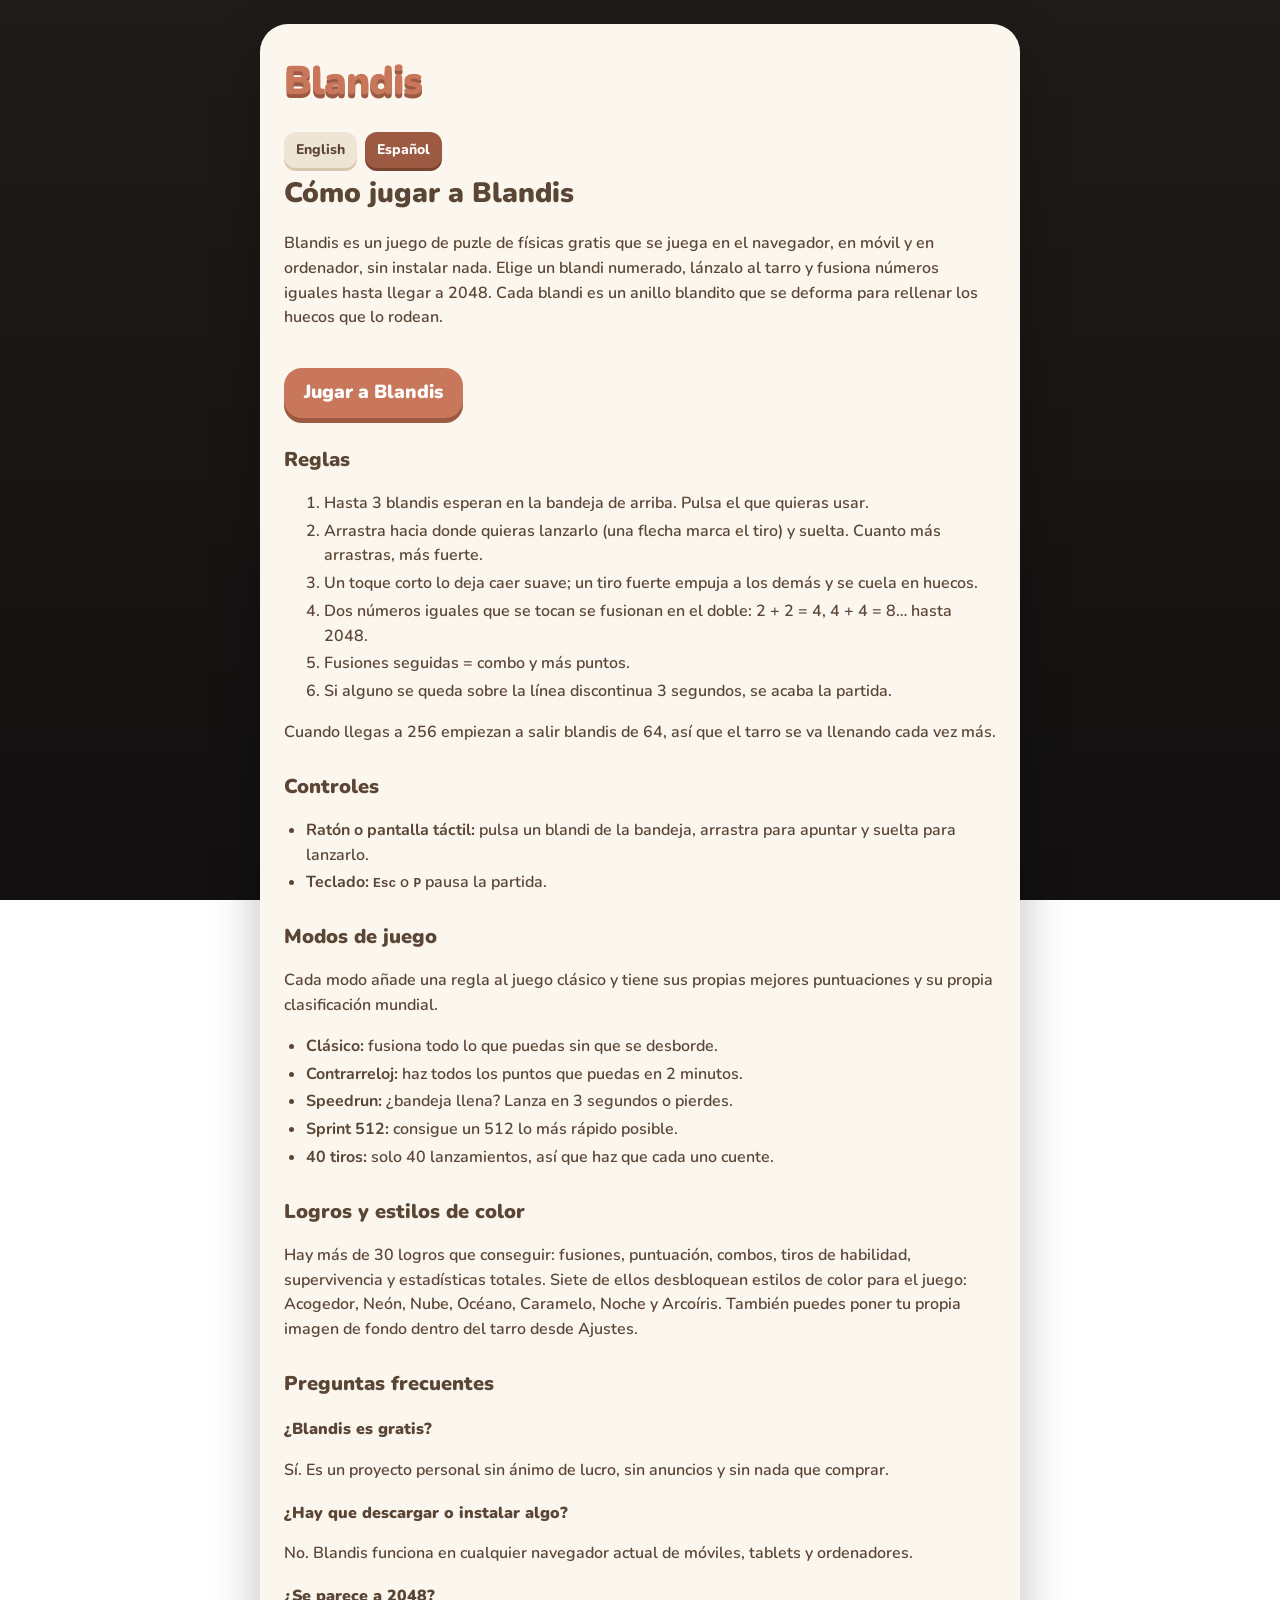
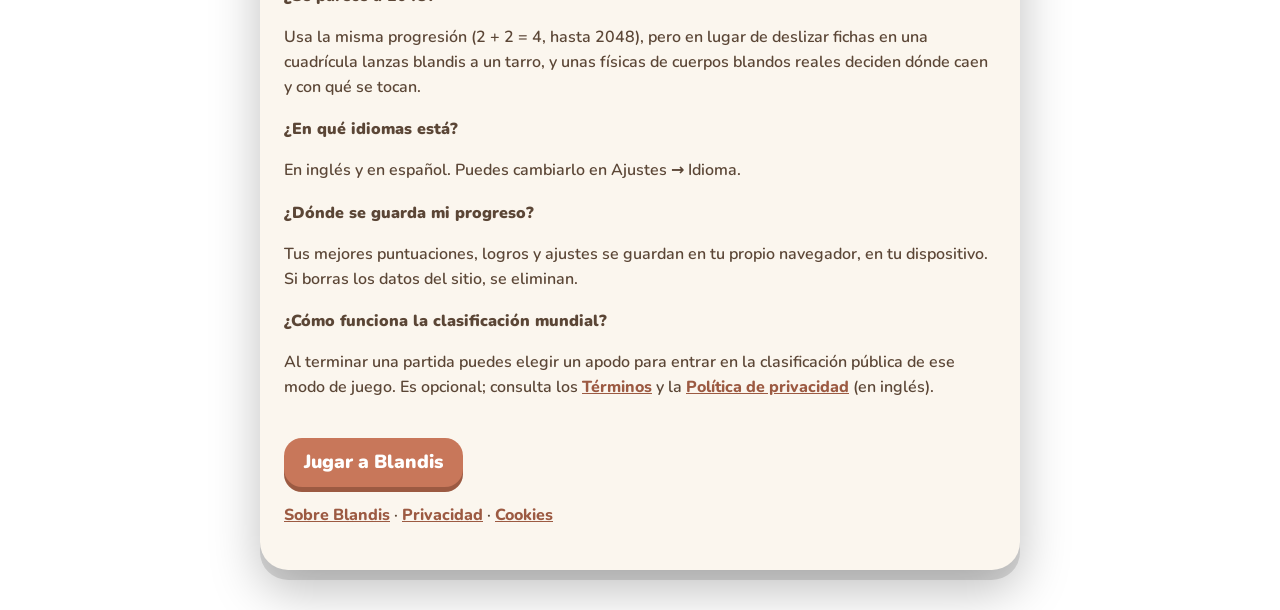
==== como-jugar.html @ 6e45aaf7 "Prepare the site for search engines and social sharing The home page gets a descriptive title and de" ====
<!doctype html>
<html lang="es">
<head>
<meta charset="utf-8">
<meta name="viewport" content="width=device-width,initial-scale=1">
<title>Cómo jugar a Blandis: reglas, controles y modos de juego</title>
<meta name="description" content="Aprende a jugar a Blandis, un puzle de físicas gratis: lanza blandis numerados al tarro, fusiona números iguales hasta 2048 y prueba cinco modos de juego.">
<link rel="canonical" href="https://blandis.u0f.es/como-jugar.html">
<link rel="alternate" hreflang="en" href="https://blandis.u0f.es/how-to-play.html">
<link rel="alternate" hreflang="es" href="https://blandis.u0f.es/como-jugar.html">
<link rel="alternate" hreflang="x-default" href="https://blandis.u0f.es/how-to-play.html">
<meta name="theme-color" content="#121010">
<meta property="og:type" content="article">
<meta property="og:site_name" content="Blandis">
<meta property="og:title" content="Cómo jugar a Blandis">
<meta property="og:description" content="Reglas, controles, modos de juego y preguntas frecuentes de Blandis, un puzle de físicas blandito y gratis que se juega en el navegador.">
<meta property="og:url" content="https://blandis.u0f.es/como-jugar.html">
<meta property="og:locale" content="es_ES">
<meta property="og:locale:alternate" content="en_US">
<meta property="og:image" content="https://blandis.u0f.es/img/blandis-social.png">
<meta property="og:image:width" content="1200">
<meta property="og:image:height" content="630">
<meta property="og:image:alt" content="Blandis: blandis numerados aplastándose y fusionándose dentro del tarro">
<meta name="twitter:card" content="summary_large_image">
<link rel="icon" href="favicon.svg" type="image/svg+xml">
<link rel="apple-touch-icon" href="apple-touch-icon.png">
<link rel="stylesheet" href="legal/legal.css">
<script type="application/ld+json">
{
  "@context": "https://schema.org",
  "@type": "BreadcrumbList",
  "itemListElement": [
    { "@type": "ListItem", "position": 1, "name": "Blandis", "item": "https://blandis.u0f.es/" },
    { "@type": "ListItem", "position": 2, "name": "Cómo jugar", "item": "https://blandis.u0f.es/como-jugar.html" }
  ]
}
</script>
</head>
<body>
<main class="card">
  <a class="brand" href="./">Blandis</a>
  <nav aria-label="Idioma">
    <a href="how-to-play.html" hreflang="en" lang="en">English</a>
    <a href="como-jugar.html" hreflang="es" aria-current="page">Español</a>
  </nav>
  <h1>Cómo jugar a Blandis</h1>
  <p>Blandis es un juego de puzle de físicas gratis que se juega en el navegador, en móvil y en ordenador, sin instalar nada. Elige un blandi numerado, lánzalo al tarro y fusiona números iguales hasta llegar a 2048. Cada blandi es un anillo blandito que se deforma para rellenar los huecos que lo rodean.</p>
  <a class="back" href="./">Jugar a Blandis</a>

  <h2>Reglas</h2>
  <ol>
    <li>Hasta 3 blandis esperan en la bandeja de arriba. Pulsa el que quieras usar.</li>
    <li>Arrastra hacia donde quieras lanzarlo (una flecha marca el tiro) y suelta. Cuanto más arrastras, más fuerte.</li>
    <li>Un toque corto lo deja caer suave; un tiro fuerte empuja a los demás y se cuela en huecos.</li>
    <li>Dos números iguales que se tocan se fusionan en el doble: 2 + 2 = 4, 4 + 4 = 8… hasta 2048.</li>
    <li>Fusiones seguidas = combo y más puntos.</li>
    <li>Si alguno se queda sobre la línea discontinua 3 segundos, se acaba la partida.</li>
  </ol>
  <p>Cuando llegas a 256 empiezan a salir blandis de 64, así que el tarro se va llenando cada vez más.</p>

  <h2>Controles</h2>
  <ul>
    <li><b>Ratón o pantalla táctil:</b> pulsa un blandi de la bandeja, arrastra para apuntar y suelta para lanzarlo.</li>
    <li><b>Teclado:</b> <kbd>Esc</kbd> o <kbd>P</kbd> pausa la partida.</li>
  </ul>

  <h2>Modos de juego</h2>
  <p>Cada modo añade una regla al juego clásico y tiene sus propias mejores puntuaciones y su propia clasificación mundial.</p>
  <ul>
    <li><b>Clásico:</b> fusiona todo lo que puedas sin que se desborde.</li>
    <li><b>Contrarreloj:</b> haz todos los puntos que puedas en 2 minutos.</li>
    <li><b>Speedrun:</b> ¿bandeja llena? Lanza en 3 segundos o pierdes.</li>
    <li><b>Sprint 512:</b> consigue un 512 lo más rápido posible.</li>
    <li><b>40 tiros:</b> solo 40 lanzamientos, así que haz que cada uno cuente.</li>
  </ul>

  <h2>Logros y estilos de color</h2>
  <p>Hay más de 30 logros que conseguir: fusiones, puntuación, combos, tiros de habilidad, supervivencia y estadísticas totales. Siete de ellos desbloquean estilos de color para el juego: Acogedor, Neón, Nube, Océano, Caramelo, Noche y Arcoíris. También puedes poner tu propia imagen de fondo dentro del tarro desde Ajustes.</p>

  <h2>Preguntas frecuentes</h2>
  <h3>¿Blandis es gratis?</h3>
  <p>Sí. Es un proyecto personal sin ánimo de lucro, sin anuncios y sin nada que comprar.</p>
  <h3>¿Hay que descargar o instalar algo?</h3>
  <p>No. Blandis funciona en cualquier navegador actual de móviles, tablets y ordenadores.</p>
  <h3>¿Se parece a 2048?</h3>
  <p>Usa la misma progresión (2 + 2 = 4, hasta 2048), pero en lugar de deslizar fichas en una cuadrícula lanzas blandis a un tarro, y unas físicas de cuerpos blandos reales deciden dónde caen y con qué se tocan.</p>
  <h3>¿En qué idiomas está?</h3>
  <p>En inglés y en español. Puedes cambiarlo en Ajustes → Idioma.</p>
  <h3>¿Dónde se guarda mi progreso?</h3>
  <p>Tus mejores puntuaciones, logros y ajustes se guardan en tu propio navegador, en tu dispositivo. Si borras los datos del sitio, se eliminan.</p>
  <h3>¿Cómo funciona la clasificación mundial?</h3>
  <p>Al terminar una partida puedes elegir un apodo para entrar en la clasificación pública de ese modo de juego. Es opcional; consulta los <a href="legal/terms.html" hreflang="en">Términos</a> y la <a href="legal/privacy.html" hreflang="en">Política de privacidad</a> (en inglés).</p>

  <a class="back" href="./">Jugar a Blandis</a>
  <p><a href="legal/about.html" hreflang="en">Sobre Blandis</a> · <a href="legal/privacy.html" hreflang="en">Privacidad</a> · <a href="legal/cookies.html" hreflang="en">Cookies</a></p>
</main>
</body>
</html>
---- legal/legal.css ----
/* Legal pages: same look as the game's menu cards (see css/style.css). */
@font-face { font-family:"Nunito"; font-style:normal; font-weight:600 900; font-display:swap;
  src:url(../fonts/nunito-latin-ext.woff2) format("woff2");
  unicode-range:U+0100-02BA, U+02BD-02C5, U+02C7-02CC, U+02CE-02D7, U+02DD-02FF, U+0304, U+0308, U+0329, U+1D00-1DBF, U+1E00-1E9F, U+1EF2-1EFF, U+2020, U+20A0-20AB, U+20AD-20C4, U+2113, U+2C60-2C7F, U+A720-A7FF; }
@font-face { font-family:"Nunito"; font-style:normal; font-weight:600 900; font-display:swap;
  src:url(../fonts/nunito-latin.woff2) format("woff2");
  unicode-range:U+0000-00FF, U+0131, U+0152-0153, U+02BB-02BC, U+02C6, U+02DA, U+02DC, U+0304, U+0308, U+0329, U+2000-206F, U+20AC, U+2122, U+2191, U+2193, U+2212, U+2215, U+FEFF, U+FFFD; }

:root { --ink:#5b4636; --card:#fbf6ee; --accent:#c8775a; --accent-dk:#9c5a42; --soft:#efe5d6; --soft-dk:#d8c8b0; }
* { box-sizing:border-box; }
body { margin:0; min-height:100vh; padding:24px 16px 40px; font-family:"Nunito",system-ui,sans-serif; font-weight:600;
  background:linear-gradient(#1f1b18,#121010) fixed; color:var(--ink); line-height:1.55; }
.card { background:var(--card); border-radius:28px; padding:26px 24px; max-width:760px; margin:0 auto;
  box-shadow:0 10px 0 rgba(0,0,0,.12), 0 20px 50px rgba(0,0,0,.25); }
.brand { display:inline-block; font-size:40px; font-weight:900; letter-spacing:-1px; color:var(--accent);
  text-shadow:0 4px 0 var(--accent-dk); text-decoration:none; margin-bottom:6px; }
h1 { font-size:28px; font-weight:900; margin:4px 0 2px; }
h2 { font-size:20px; font-weight:900; margin:26px 0 8px; }
h3 { font-size:16px; font-weight:900; margin:18px 0 6px; }
.updated { margin:0 0 14px; opacity:.8; font-size:14px; }
a { color:var(--accent-dk); font-weight:800; }
nav { display:flex; flex-wrap:wrap; gap:8px; margin:14px 0 4px; }
nav a { text-decoration:none; padding:7px 12px; border-radius:12px; background:var(--soft); color:var(--ink);
  box-shadow:0 3px 0 var(--soft-dk); font-size:14px; }
nav a[aria-current="page"] { background:var(--accent-dk); color:#fff; box-shadow:0 3px 0 #7a4433; }
.box { background:var(--soft); border-radius:16px; padding:12px 16px; margin:10px 0; }
.box p { margin:4px 0; }
.box a { color:var(--ink); }
table { width:100%; border-collapse:collapse; margin:8px 0; font-size:14px; }
th, td { text-align:left; vertical-align:top; padding:8px 10px; border-bottom:2px solid var(--soft); }
th { font-weight:900; }
.table-wrap { overflow-x:auto; }
mark.todo { background:#f2c46b; color:#6b4a1a; border-radius:6px; padding:0 5px; font-weight:800; }
ul { padding-left:22px; }
li { margin:3px 0; }
.back { display:inline-block; margin-top:22px; padding:10px 20px; font-size:19px; border-radius:18px; background:var(--accent); color:#fff;
  text-decoration:none; font-weight:900; box-shadow:0 5px 0 var(--accent-dk); }
@media (max-width:480px) { .card { padding:20px 16px; border-radius:22px; } .brand { font-size:34px; } }
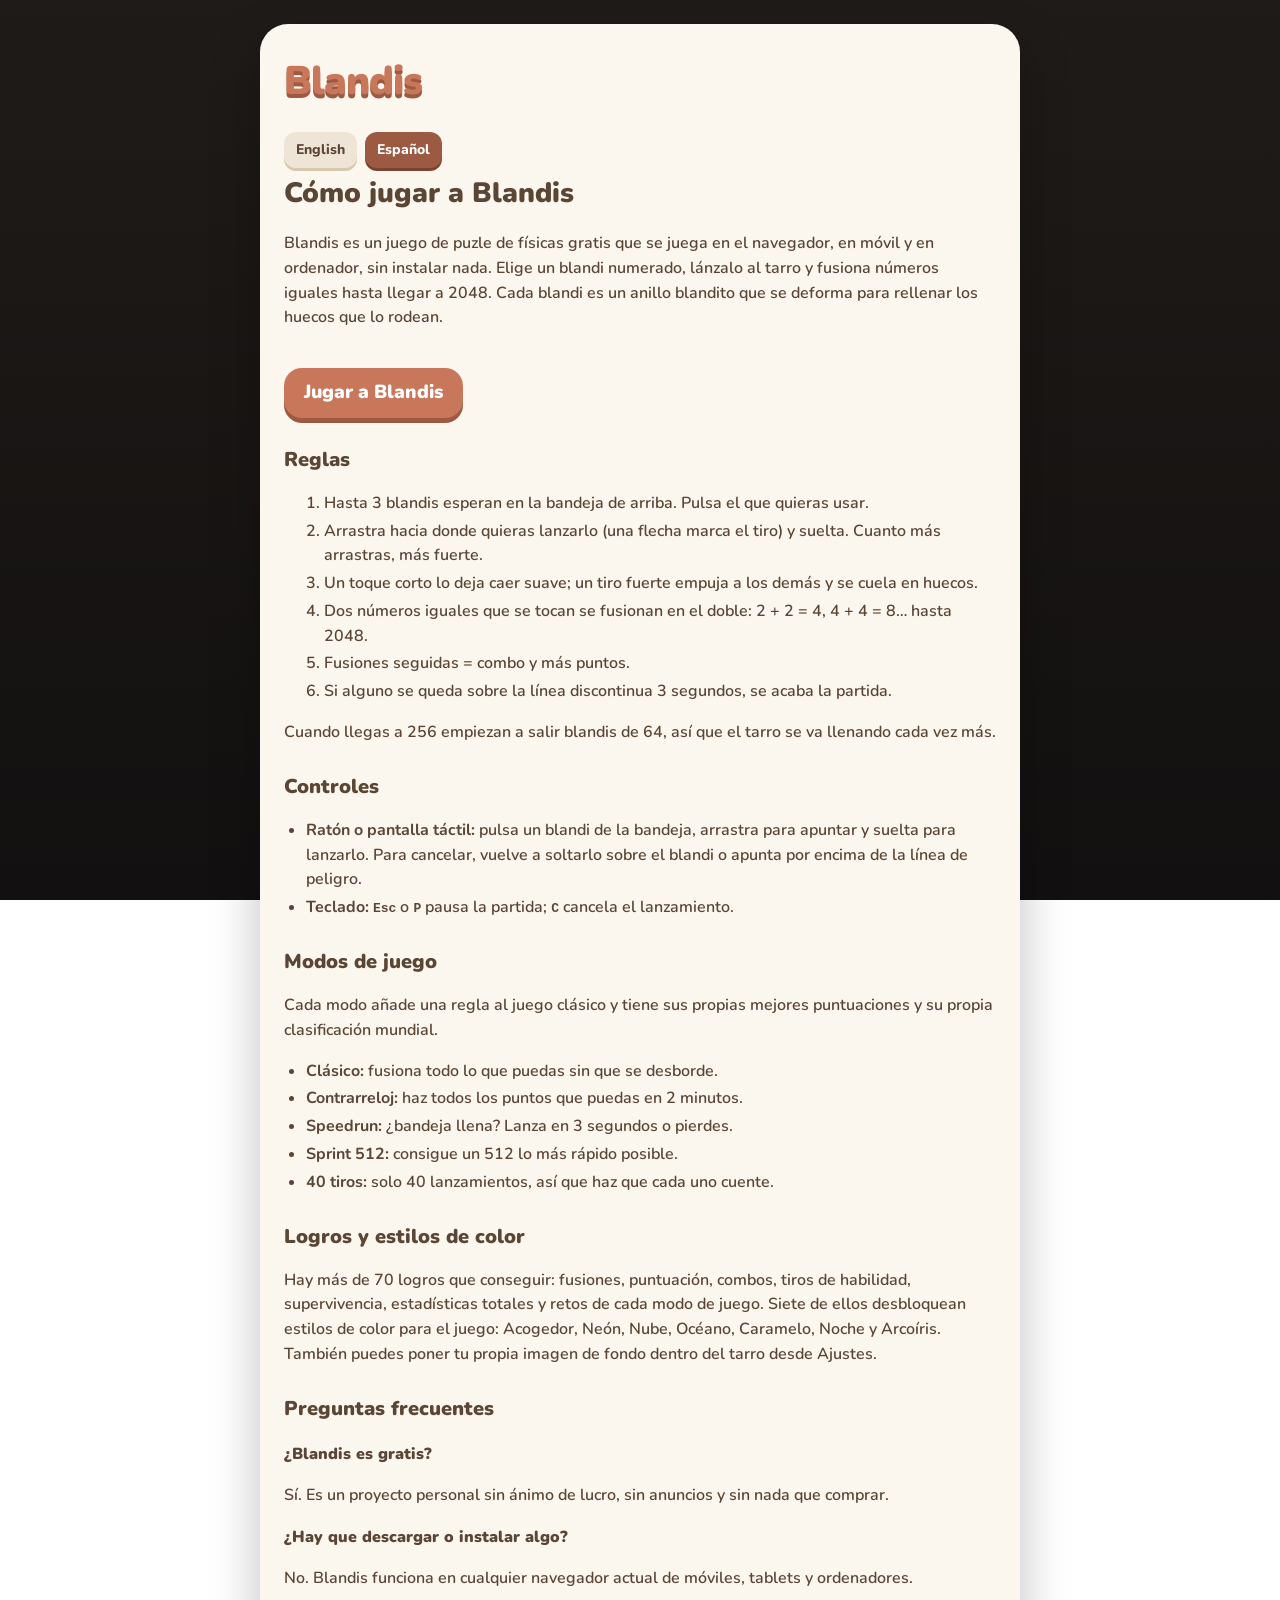
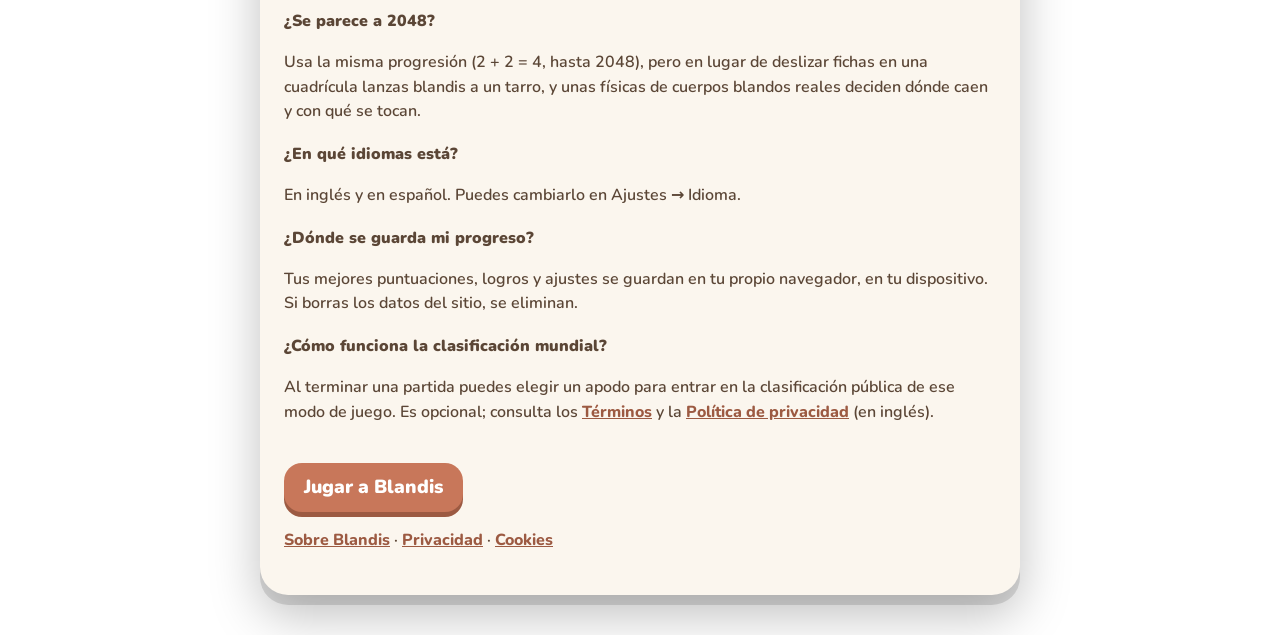
==== commit 15992322: "Fix launch cancelling, add mode achievements and leaderboard mode tabs Cancelling a launch no longer" ====
--- a/como-jugar.html
+++ b/como-jugar.html
@@ -60,8 +60,8 @@
 
   <h2>Controles</h2>
   <ul>
-    <li><b>Ratón o pantalla táctil:</b> pulsa un blandi de la bandeja, arrastra para apuntar y suelta para lanzarlo.</li>
-    <li><b>Teclado:</b> <kbd>Esc</kbd> o <kbd>P</kbd> pausa la partida.</li>
+    <li><b>Ratón o pantalla táctil:</b> pulsa un blandi de la bandeja, arrastra para apuntar y suelta para lanzarlo. Para cancelar, vuelve a soltarlo sobre el blandi o apunta por encima de la línea de peligro.</li>
+    <li><b>Teclado:</b> <kbd>Esc</kbd> o <kbd>P</kbd> pausa la partida; <kbd>C</kbd> cancela el lanzamiento.</li>
   </ul>
 
   <h2>Modos de juego</h2>
@@ -75,7 +75,7 @@
   </ul>
 
   <h2>Logros y estilos de color</h2>
-  <p>Hay más de 30 logros que conseguir: fusiones, puntuación, combos, tiros de habilidad, supervivencia y estadísticas totales. Siete de ellos desbloquean estilos de color para el juego: Acogedor, Neón, Nube, Océano, Caramelo, Noche y Arcoíris. También puedes poner tu propia imagen de fondo dentro del tarro desde Ajustes.</p>
+  <p>Hay más de 70 logros que conseguir: fusiones, puntuación, combos, tiros de habilidad, supervivencia, estadísticas totales y retos de cada modo de juego. Siete de ellos desbloquean estilos de color para el juego: Acogedor, Neón, Nube, Océano, Caramelo, Noche y Arcoíris. También puedes poner tu propia imagen de fondo dentro del tarro desde Ajustes.</p>
 
   <h2>Preguntas frecuentes</h2>
   <h3>¿Blandis es gratis?</h3>
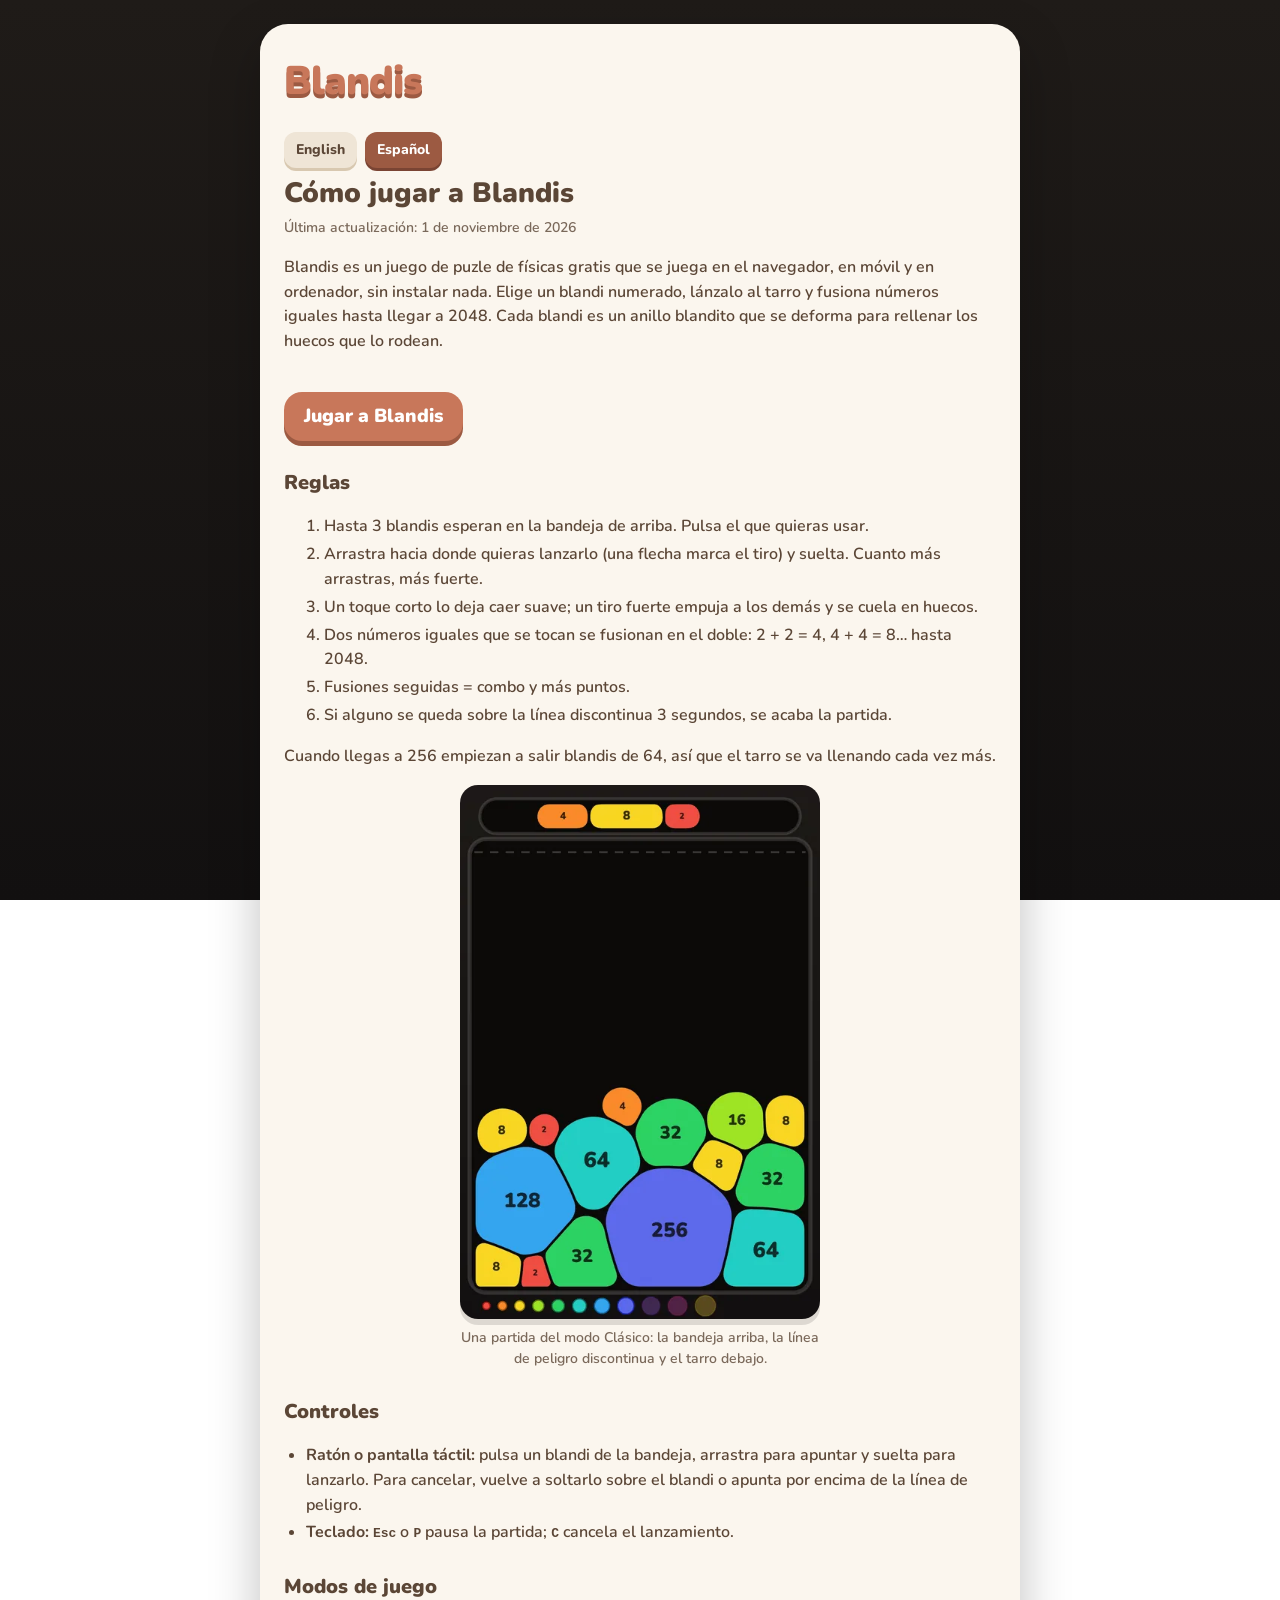
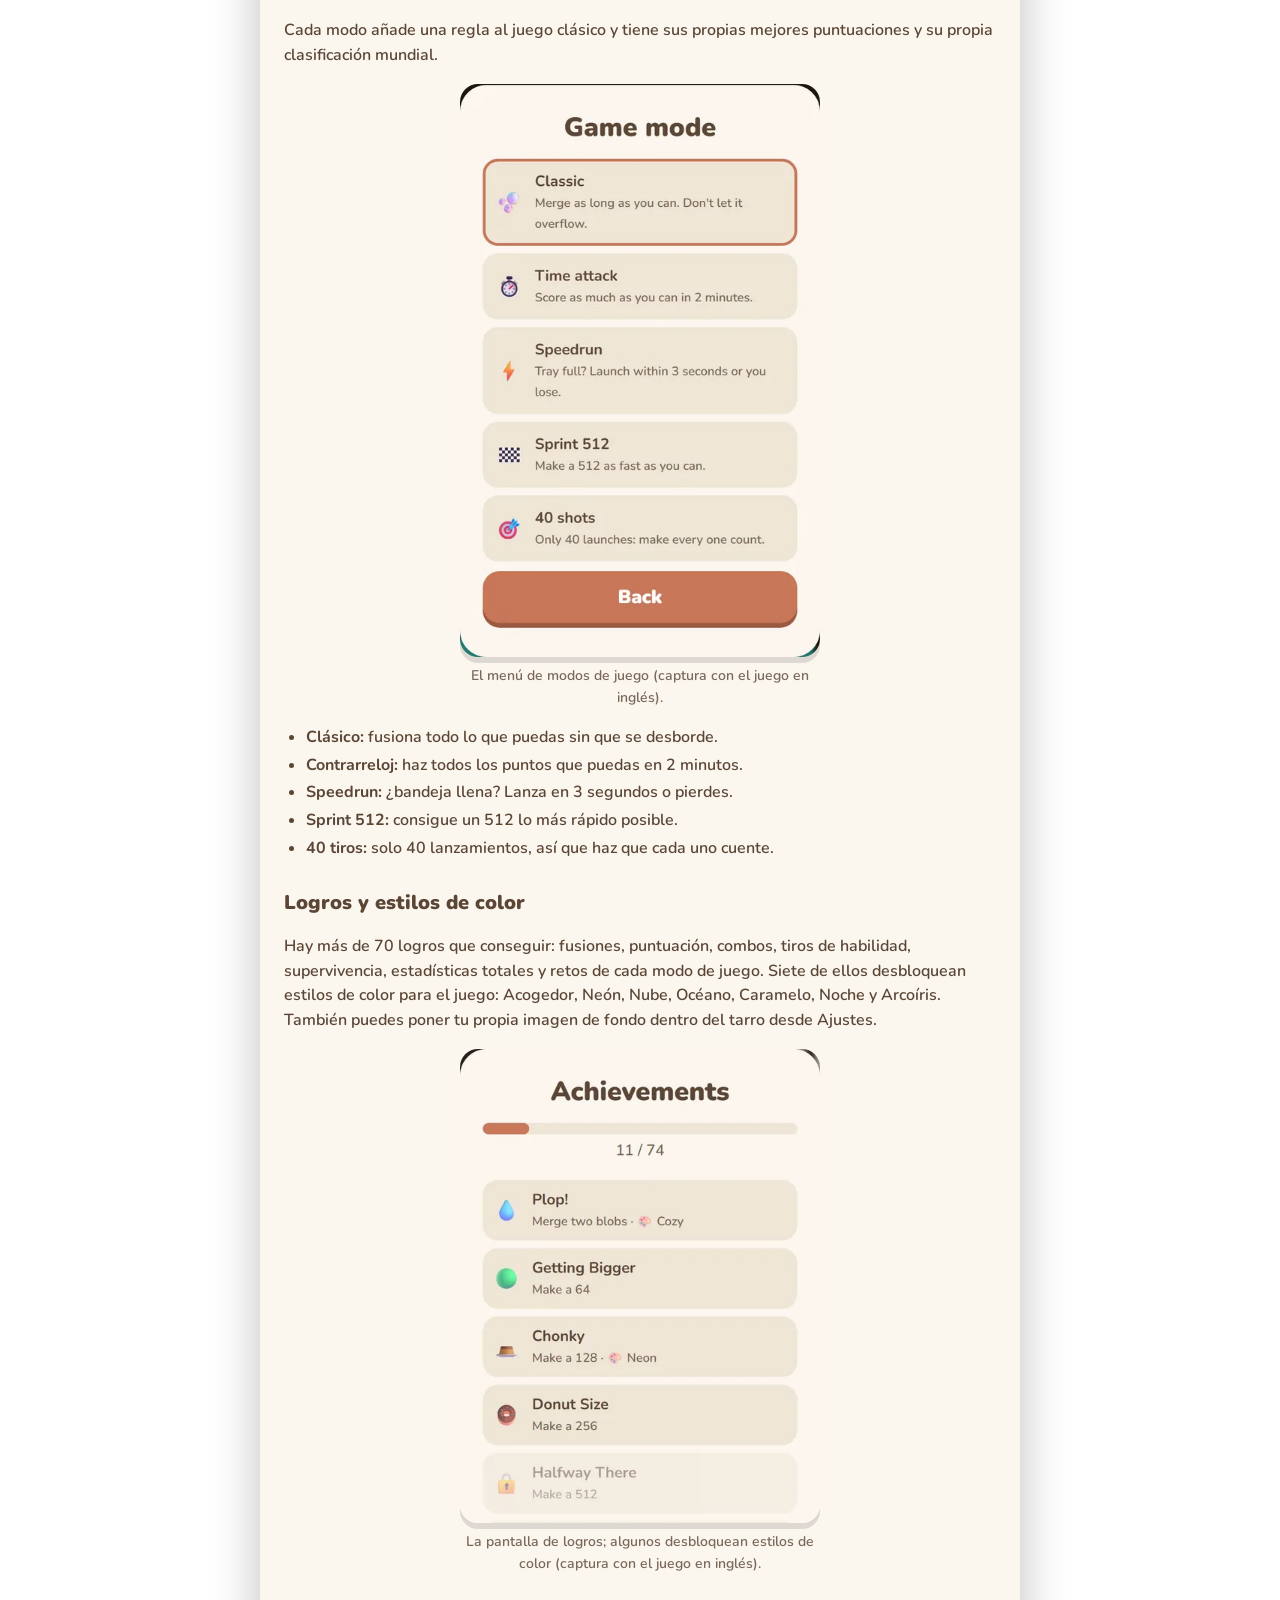
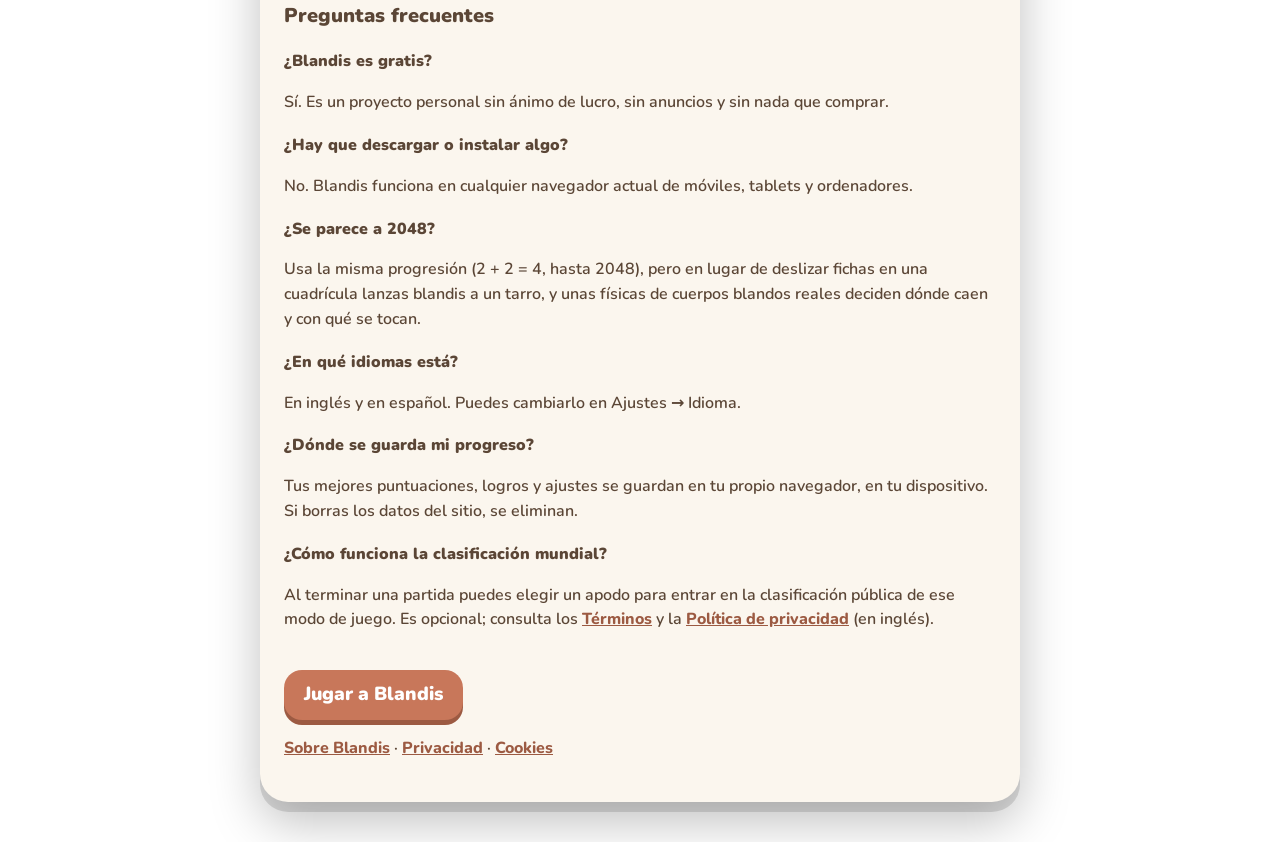
==== commit 28f6cf47: "Add visible game text, richer metadata and AI-readable guides for SEO - Home page scrolls: the game " ====
--- a/como-jugar.html
+++ b/como-jugar.html
@@ -9,6 +9,7 @@
 <link rel="alternate" hreflang="en" href="https://blandis.u0f.es/how-to-play.html">
 <link rel="alternate" hreflang="es" href="https://blandis.u0f.es/como-jugar.html">
 <link rel="alternate" hreflang="x-default" href="https://blandis.u0f.es/how-to-play.html">
+<link rel="alternate" type="text/markdown" href="como-jugar.md">
 <meta name="theme-color" content="#121010">
 <meta property="og:type" content="article">
 <meta property="og:site_name" content="Blandis">
@@ -20,18 +21,44 @@
 <meta property="og:image" content="https://blandis.u0f.es/img/blandis-social.png">
 <meta property="og:image:width" content="1200">
 <meta property="og:image:height" content="630">
+<meta property="og:image:type" content="image/png">
 <meta property="og:image:alt" content="Blandis: blandis numerados aplastándose y fusionándose dentro del tarro">
+<meta property="article:published_time" content="2026-11-01">
+<meta property="article:modified_time" content="2026-11-01">
 <meta name="twitter:card" content="summary_large_image">
+<meta name="twitter:title" content="Cómo jugar a Blandis">
+<meta name="twitter:description" content="Reglas, controles, modos de juego y preguntas frecuentes de Blandis, un puzle de físicas blandito y gratis que se juega en el navegador.">
+<meta name="twitter:image" content="https://blandis.u0f.es/img/blandis-social.png">
+<meta name="twitter:image:alt" content="Blandis: blandis numerados aplastándose y fusionándose dentro del tarro">
 <link rel="icon" href="favicon.svg" type="image/svg+xml">
 <link rel="apple-touch-icon" href="apple-touch-icon.png">
 <link rel="stylesheet" href="legal/legal.css">
 <script type="application/ld+json">
 {
   "@context": "https://schema.org",
-  "@type": "BreadcrumbList",
-  "itemListElement": [
-    { "@type": "ListItem", "position": 1, "name": "Blandis", "item": "https://blandis.u0f.es/" },
-    { "@type": "ListItem", "position": 2, "name": "Cómo jugar", "item": "https://blandis.u0f.es/como-jugar.html" }
+  "@graph": [
+    {
+      "@type": "WebPage",
+      "@id": "https://blandis.u0f.es/como-jugar.html#webpage",
+      "url": "https://blandis.u0f.es/como-jugar.html",
+      "name": "Cómo jugar a Blandis",
+      "inLanguage": "es",
+      "isPartOf": { "@id": "https://blandis.u0f.es/#website" },
+      "about": { "@id": "https://blandis.u0f.es/#game" },
+      "author": { "@id": "https://blandis.u0f.es/#author" },
+      "translationOfWork": { "@id": "https://blandis.u0f.es/how-to-play.html#webpage" },
+      "datePublished": "2026-11-01",
+      "dateModified": "2026-11-01",
+      "breadcrumb": { "@id": "https://blandis.u0f.es/como-jugar.html#breadcrumb" }
+    },
+    {
+      "@type": "BreadcrumbList",
+      "@id": "https://blandis.u0f.es/como-jugar.html#breadcrumb",
+      "itemListElement": [
+        { "@type": "ListItem", "position": 1, "name": "Blandis", "item": "https://blandis.u0f.es/" },
+        { "@type": "ListItem", "position": 2, "name": "Cómo jugar", "item": "https://blandis.u0f.es/como-jugar.html" }
+      ]
+    }
   ]
 }
 </script>
@@ -44,6 +71,7 @@
     <a href="como-jugar.html" hreflang="es" aria-current="page">Español</a>
   </nav>
   <h1>Cómo jugar a Blandis</h1>
+  <p class="updated">Última actualización: <time datetime="2026-11-01">1 de noviembre de 2026</time></p>
   <p>Blandis es un juego de puzle de físicas gratis que se juega en el navegador, en móvil y en ordenador, sin instalar nada. Elige un blandi numerado, lánzalo al tarro y fusiona números iguales hasta llegar a 2048. Cada blandi es un anillo blandito que se deforma para rellenar los huecos que lo rodean.</p>
   <a class="back" href="./">Jugar a Blandis</a>
 
@@ -57,6 +85,10 @@
     <li>Si alguno se queda sobre la línea discontinua 3 segundos, se acaba la partida.</li>
   </ol>
   <p>Cuando llegas a 256 empiezan a salir blandis de 64, así que el tarro se va llenando cada vez más.</p>
+  <figure>
+    <img src="img/blandis-gameplay.webp" width="480" height="712" loading="lazy" alt="Una partida de Blandis: tres blandis esperan en la bandeja sobre un tarro lleno de blandis numerados, el mayor un 256 junto a un 128 y dos 64">
+    <figcaption>Una partida del modo Clásico: la bandeja arriba, la línea de peligro discontinua y el tarro debajo.</figcaption>
+  </figure>
 
   <h2>Controles</h2>
   <ul>
@@ -66,6 +98,10 @@
 
   <h2>Modos de juego</h2>
   <p>Cada modo añade una regla al juego clásico y tiene sus propias mejores puntuaciones y su propia clasificación mundial.</p>
+  <figure>
+    <img src="img/blandis-game-modes.webp" width="480" height="765" loading="lazy" alt="Menú de modos de juego de Blandis (en inglés): Classic, Time attack, Speedrun, Sprint 512 y 40 shots, cada uno con su regla">
+    <figcaption>El menú de modos de juego (captura con el juego en inglés).</figcaption>
+  </figure>
   <ul>
     <li><b>Clásico:</b> fusiona todo lo que puedas sin que se desborde.</li>
     <li><b>Contrarreloj:</b> haz todos los puntos que puedas en 2 minutos.</li>
@@ -76,6 +112,10 @@
 
   <h2>Logros y estilos de color</h2>
   <p>Hay más de 70 logros que conseguir: fusiones, puntuación, combos, tiros de habilidad, supervivencia, estadísticas totales y retos de cada modo de juego. Siete de ellos desbloquean estilos de color para el juego: Acogedor, Neón, Nube, Océano, Caramelo, Noche y Arcoíris. También puedes poner tu propia imagen de fondo dentro del tarro desde Ajustes.</p>
+  <figure>
+    <img src="img/blandis-achievements.webp" width="480" height="632" loading="lazy" alt="Lista de logros de Blandis (en inglés) con barra de progreso, logros desbloqueados como Plop! y Chonky y otros bloqueados como Donut Size y Kiloblob">
+    <figcaption>La pantalla de logros; algunos desbloquean estilos de color (captura con el juego en inglés).</figcaption>
+  </figure>
 
   <h2>Preguntas frecuentes</h2>
   <h3>¿Blandis es gratis?</h3>
--- a/legal/legal.css
+++ b/legal/legal.css
@@ -23,6 +23,9 @@
 nav a { text-decoration:none; padding:7px 12px; border-radius:12px; background:var(--soft); color:var(--ink);
   box-shadow:0 3px 0 var(--soft-dk); font-size:14px; }
 nav a[aria-current="page"] { background:var(--accent-dk); color:#fff; box-shadow:0 3px 0 #7a4433; }
+figure { margin:16px auto; max-width:360px; text-align:center; }
+figure img { display:block; width:100%; height:auto; border-radius:18px; box-shadow:0 6px 0 rgba(0,0,0,.12); }
+figcaption { margin-top:8px; font-size:14px; opacity:.8; }
 .box { background:var(--soft); border-radius:16px; padding:12px 16px; margin:10px 0; }
 .box p { margin:4px 0; }
 .box a { color:var(--ink); }
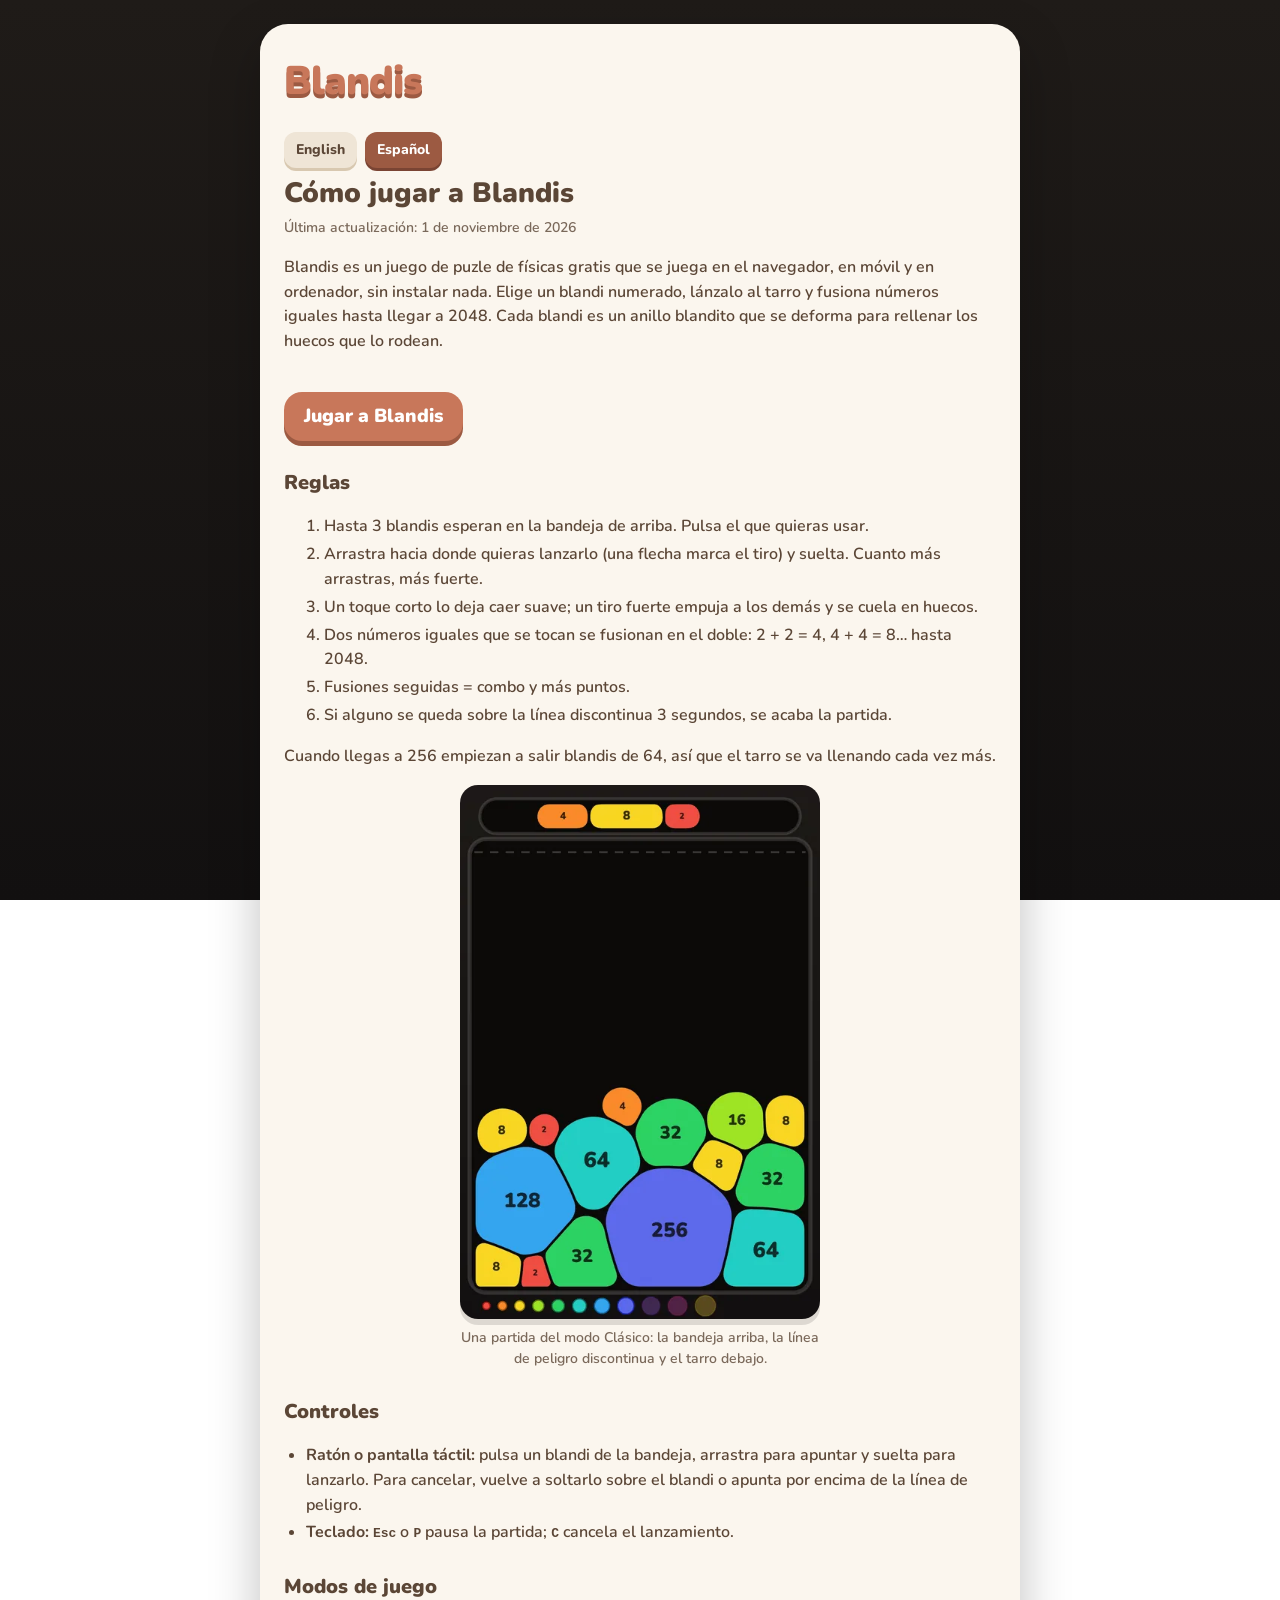
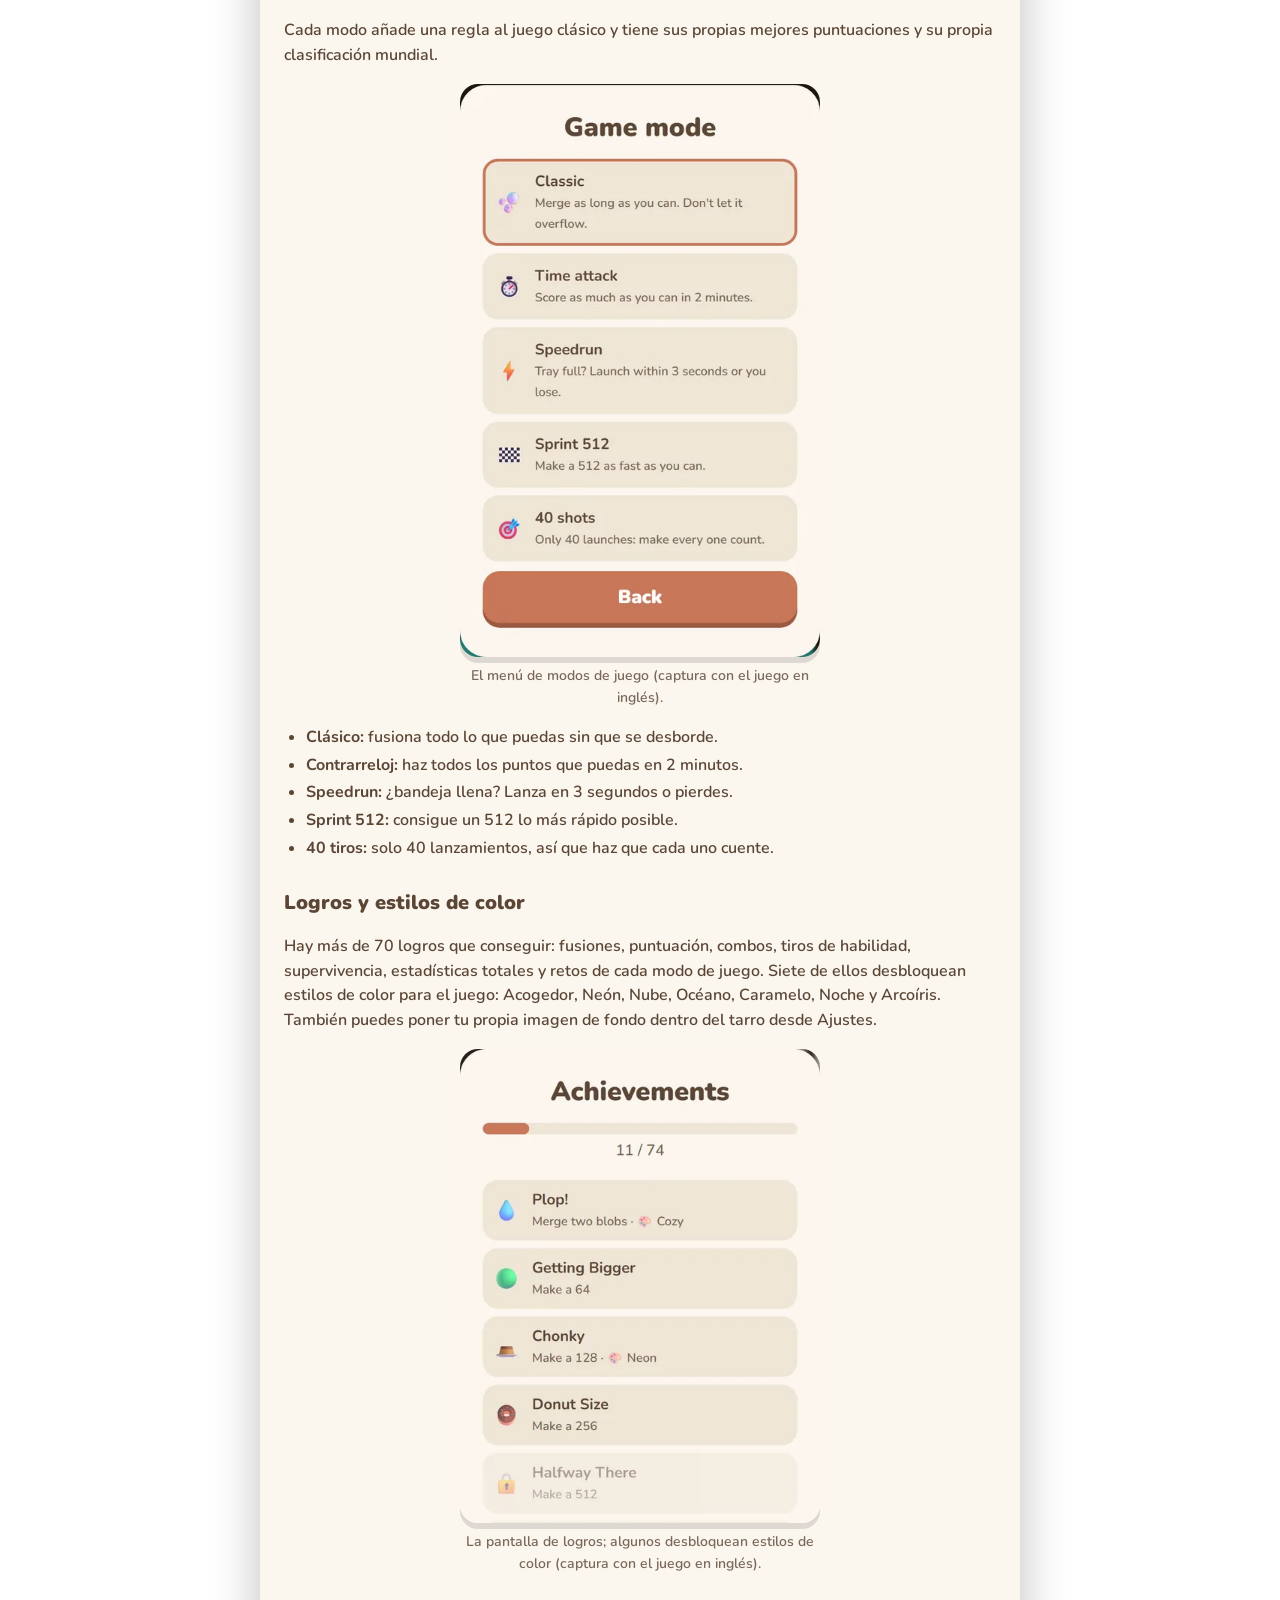
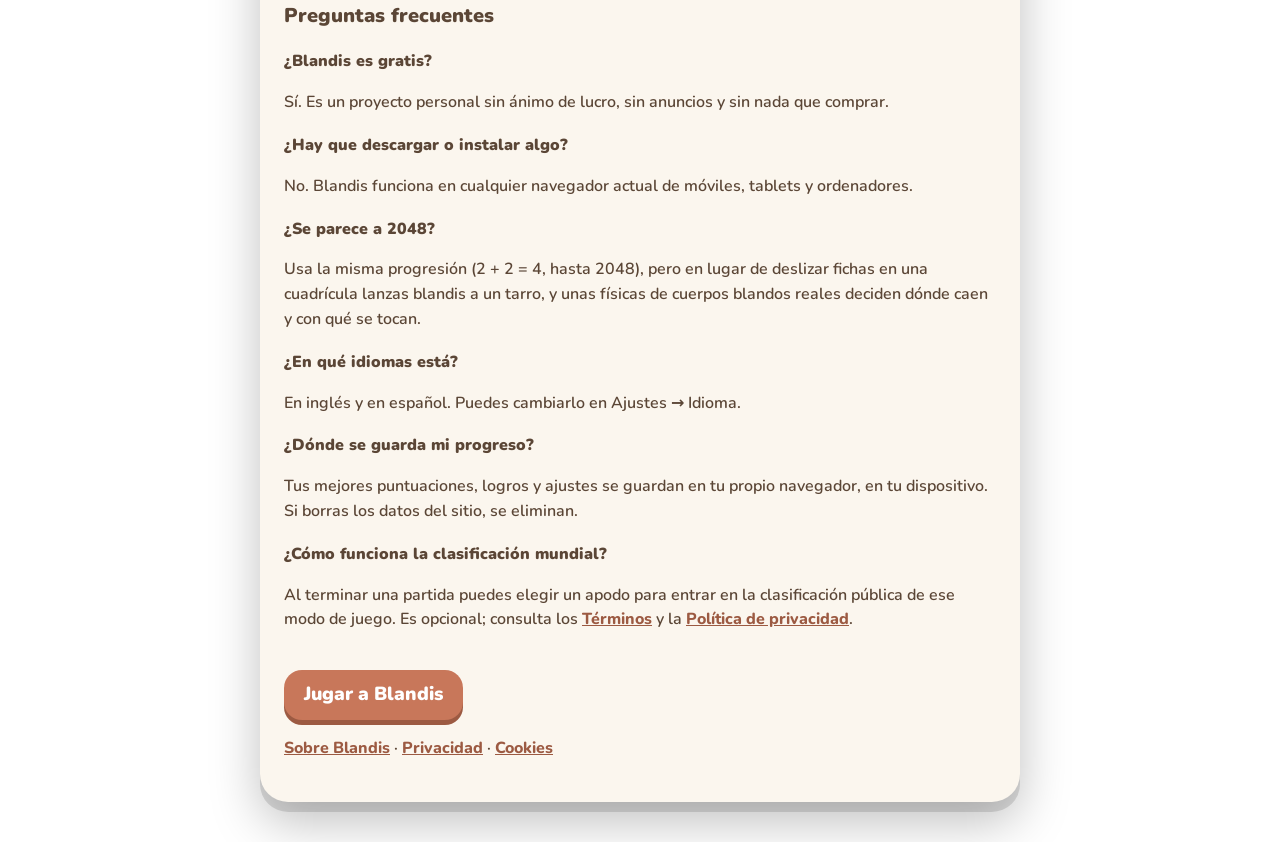
==== commit 72bed63c: "i18n: add Spanish legal pages and reciprocal language toggles" ====
--- a/como-jugar.html
+++ b/como-jugar.html
@@ -129,10 +129,10 @@
   <h3>¿Dónde se guarda mi progreso?</h3>
   <p>Tus mejores puntuaciones, logros y ajustes se guardan en tu propio navegador, en tu dispositivo. Si borras los datos del sitio, se eliminan.</p>
   <h3>¿Cómo funciona la clasificación mundial?</h3>
-  <p>Al terminar una partida puedes elegir un apodo para entrar en la clasificación pública de ese modo de juego. Es opcional; consulta los <a href="legal/terms.html" hreflang="en">Términos</a> y la <a href="legal/privacy.html" hreflang="en">Política de privacidad</a> (en inglés).</p>
+  <p>Al terminar una partida puedes elegir un apodo para entrar en la clasificación pública de ese modo de juego. Es opcional; consulta los <a href="legal/terminos.html">Términos</a> y la <a href="legal/privacidad.html">Política de privacidad</a>.</p>
 
   <a class="back" href="./">Jugar a Blandis</a>
-  <p><a href="legal/about.html" hreflang="en">Sobre Blandis</a> · <a href="legal/privacy.html" hreflang="en">Privacidad</a> · <a href="legal/cookies.html" hreflang="en">Cookies</a></p>
+  <p><a href="legal/sobre.html">Sobre Blandis</a> · <a href="legal/privacidad.html">Privacidad</a> · <a href="legal/cookies-es.html">Cookies</a></p>
 </main>
 </body>
 </html>
